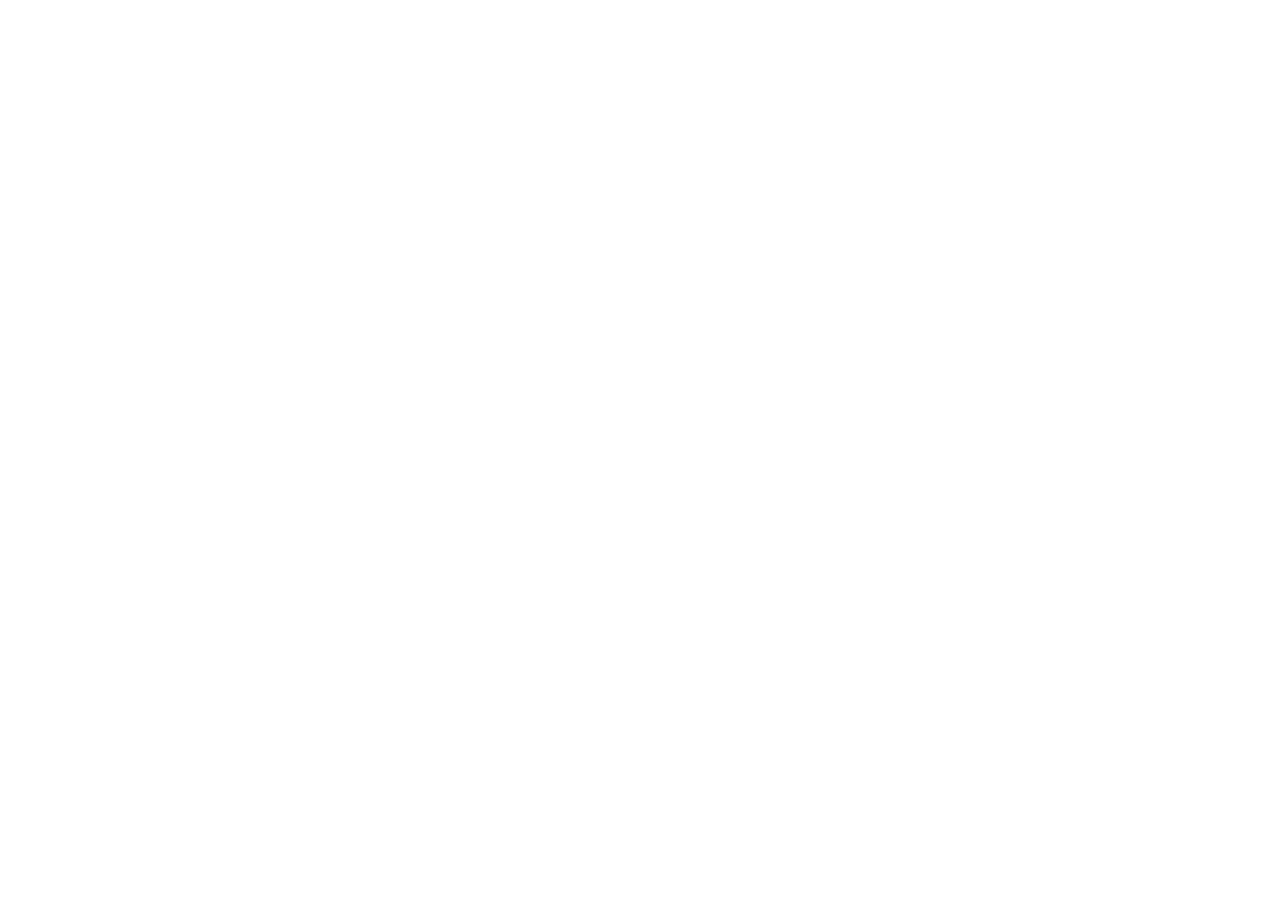
==== index.html @ 80044a1b "Creo struttura base" ====
<!DOCTYPE html>
<html lang="en">
<head>
  <meta charset="UTF-8">
  <meta http-equiv="X-UA-Compatible" content="IE=edge">
  <meta name="viewport" content="width=device-width, initial-scale=1.0">
  <link rel="stylesheet" href="style.css">
  <title>Boolzando</title>
</head>

<body>
  <main class="site_main"></main>
  <!-- /.site_main -->
</body>
</html>
---- style.css ----
*{
  box-sizing: border-box;
  padding: 0;
  margin: 0;
}
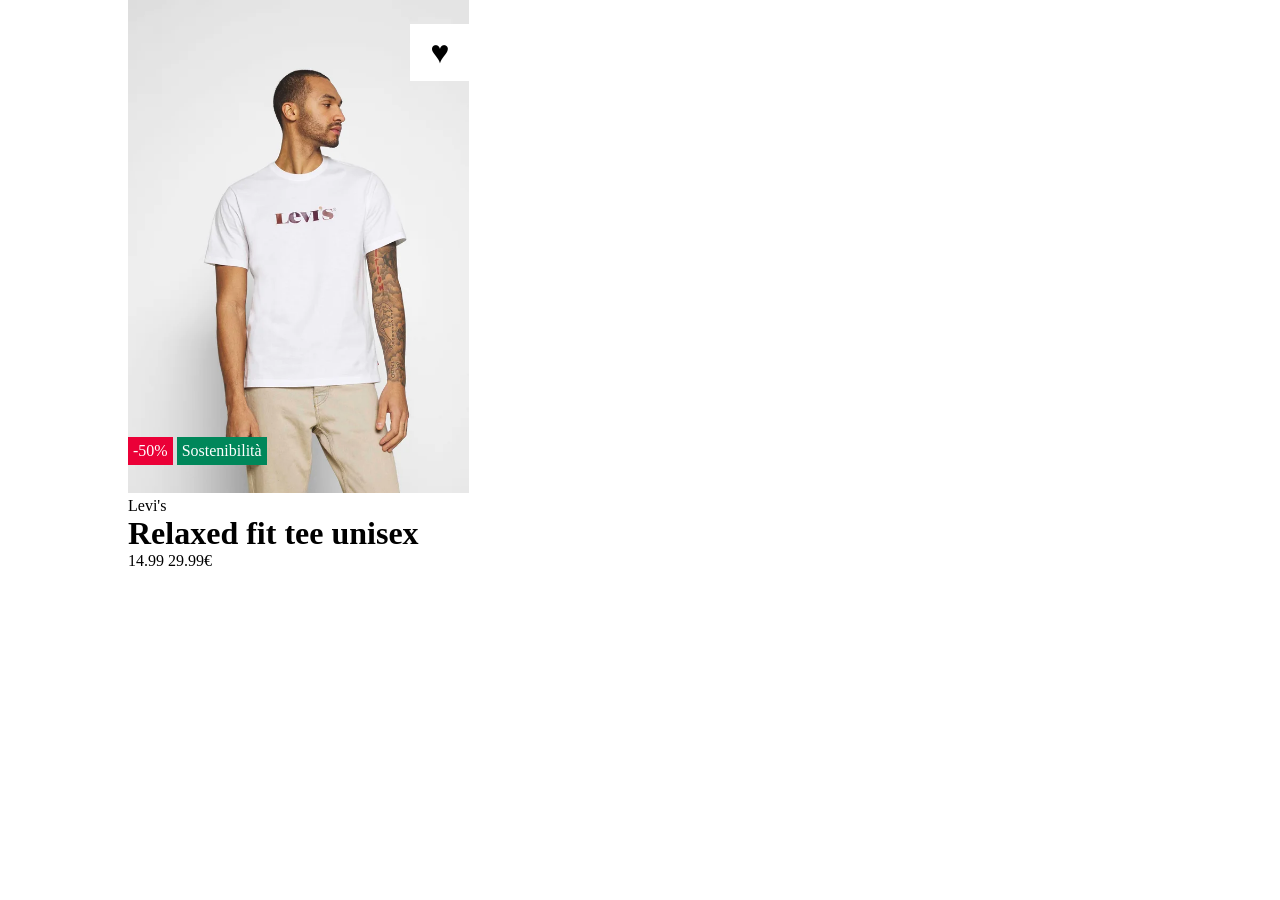
==== commit dcaa7e7a: "Completo prima scheda Imposto la prima scheda così da ripeterla per le seguenti" ====
--- a/index.html
+++ b/index.html
@@ -9,7 +9,36 @@
 </head>
 
 <body>
-  <main class="site_main"></main>
+  <main class="site_main clearfix">
+    <div class="contenitore">
+
+      <div class="img">
+        <img src="./img/1.webp" alt="Modello maglietta levis bianca">
+        <div class="info_articolo">
+          <div class="sconto">-50%</div>
+          <div class="sostenibilita">Sostenibilità</div>
+        </div>
+
+        <div class="preferiti">
+          <div class="cuoricino">&hearts;</div>
+        </div>
+      </div>
+      <!-- /.img  -->
+
+      <div class="descrizione">
+        <p>Levi's</p>
+        <h1>Relaxed fit tee unisex</h1>
+        <p>
+          <span class="final_price">14.99</span>
+          <span class="old_price">29.99€</span>
+        </p>
+      </div>
+      <!-- /.descrizione  -->
+    </div>
+    <!-- /.contenitore  -->
+ 
+
+  </main>
   <!-- /.site_main -->
 </body>
 </html>
--- a/style.css
+++ b/style.css
@@ -2,4 +2,57 @@
   box-sizing: border-box;
   padding: 0;
   margin: 0;
-}+}
+
+body{
+  width: 80%;
+  margin: auto;
+}
+
+.clearfix::after{
+  content: "";
+  display: table;
+  clear: both;
+}
+
+.contenitore{
+  width: 33.33%;
+}
+
+.img{
+  position: relative;
+}
+
+.img img{
+  width: 100%;
+}
+
+.info_articolo{
+  position: absolute;
+  bottom: 2rem;
+  left: 0;
+}
+
+.sconto , .sostenibilita{
+  padding: 5px;
+  display: inline-block;
+  color: white;
+}
+
+.sconto{
+  background-color: #EB0037;
+}
+.sostenibilita{
+  background-color: #00875A;
+}
+
+.preferiti{
+  position: absolute;
+  right: 0;
+  top: 1.5rem;
+}
+.cuoricino{
+  font-size: 2rem;
+  background-color: white;
+  padding: 10px 20px;
+}
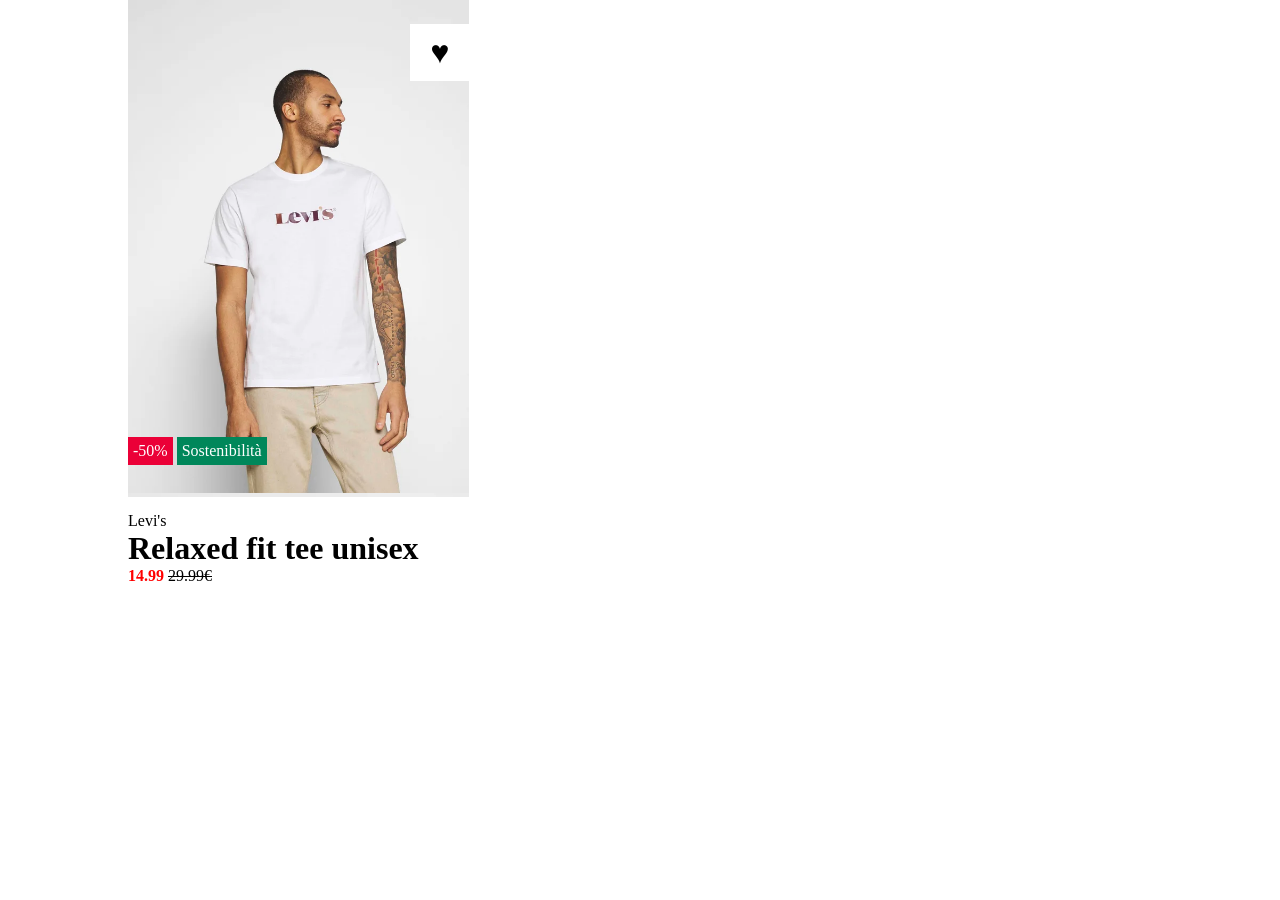
==== commit beb6b61e: "Completo effetto hover prima scheda" ====
--- a/index.html
+++ b/index.html
@@ -36,6 +36,8 @@
       <!-- /.descrizione  -->
     </div>
     <!-- /.contenitore  -->
+
+    
  
 
   </main>
--- a/style.css
+++ b/style.css
@@ -1,3 +1,4 @@
+/* Common  */
 *{
   box-sizing: border-box;
   padding: 0;
@@ -15,15 +16,31 @@
   clear: both;
 }
 
+/* Schede  */
 .contenitore{
   width: 33.33%;
 }
 
 .img{
   position: relative;
+  background-image: url("./img/1b.webp");
+  background-position: center;
+  background-size: cover;
+}
+
+
+/* Problema si sposta tutto 
+.img:hover{
+  top: 10px;
+  left: 0;  
+} */
+
+.img:hover img{
+  opacity: 0;
 }
 
 .img img{
+  height: 100%;
   width: 100%;
 }
 
@@ -32,7 +49,7 @@
   bottom: 2rem;
   left: 0;
 }
-
+ 
 .sconto , .sostenibilita{
   padding: 5px;
   display: inline-block;
@@ -56,3 +73,14 @@
   background-color: white;
   padding: 10px 20px;
 }
+
+.descrizione{
+  margin-top: 15px;
+}
+.descrizione .final_price{
+  color: red;
+  font-weight: bold;
+}
+.descrizione .old_price{
+  text-decoration: line-through;
+}
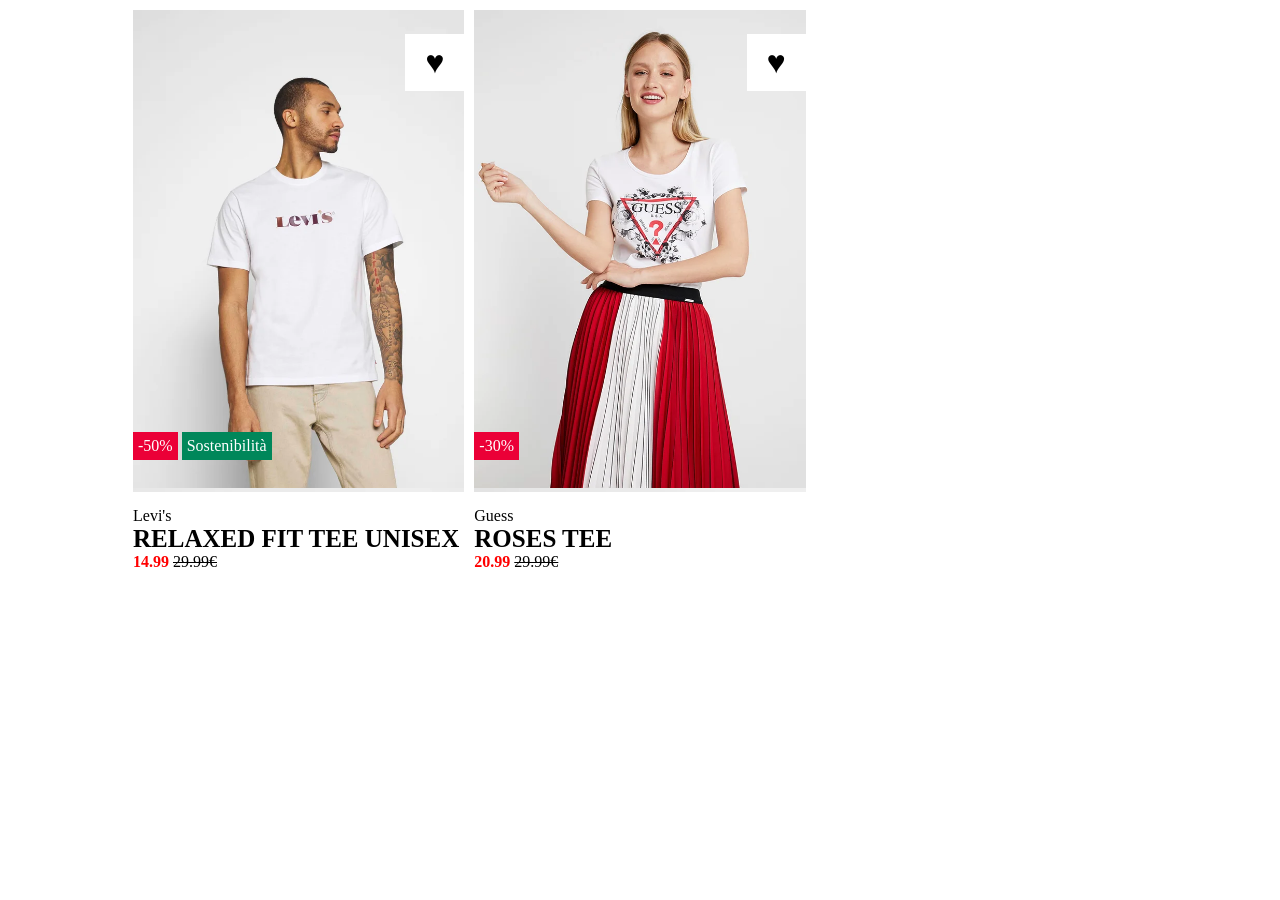
==== commit e11b020a: "Completo seconda scheda" ====
--- a/index.html
+++ b/index.html
@@ -12,7 +12,7 @@
   <main class="site_main clearfix">
     <div class="contenitore">
 
-      <div class="img">
+      <div class="img prima">
         <img src="./img/1.webp" alt="Modello maglietta levis bianca">
         <div class="info_articolo">
           <div class="sconto">-50%</div>
@@ -37,6 +37,32 @@
     </div>
     <!-- /.contenitore  -->
 
+    <div class="contenitore">
+
+      <div class="img seconda">
+        <img src="./img/2.webp" alt="Modello maglietta levis bianca">
+        <div class="info_articolo">
+          <div class="sconto">-30%</div>
+         </div>
+
+        <div class="preferiti">
+          <div class="cuoricino">&hearts;</div>
+        </div>
+      </div>
+      <!-- /.img  -->
+
+      <div class="descrizione">
+        <p>Guess</p>
+        <h1>Roses tee</h1>
+        <p>
+          <span class="final_price">20.99</span>
+          <span class="old_price">29.99€</span>
+        </p>
+      </div>
+      <!-- /.descrizione  -->
+    </div>
+    <!-- /.contenitore  -->
+
     
  
 
--- a/style.css
+++ b/style.css
@@ -16,16 +16,23 @@
   clear: both;
 }
 
-/* Schede  */
 .contenitore{
-  width: 33.33%;
+  margin: 10px 5px;
+  width: calc(33.33% - 10px);
+  float: left;
 }
 
 .img{
   position: relative;
-  background-image: url("./img/1b.webp");
   background-position: center;
   background-size: cover;
+}
+
+.prima{
+  background-image: url("./img/1b.webp");
+}
+.seconda{
+  background-image: url("./img/2b.webp");
 }
 
 
@@ -77,6 +84,10 @@
 .descrizione{
   margin-top: 15px;
 }
+.descrizione h1{
+  text-transform: uppercase ;
+  font-size: 25px;
+}
 .descrizione .final_price{
   color: red;
   font-weight: bold;
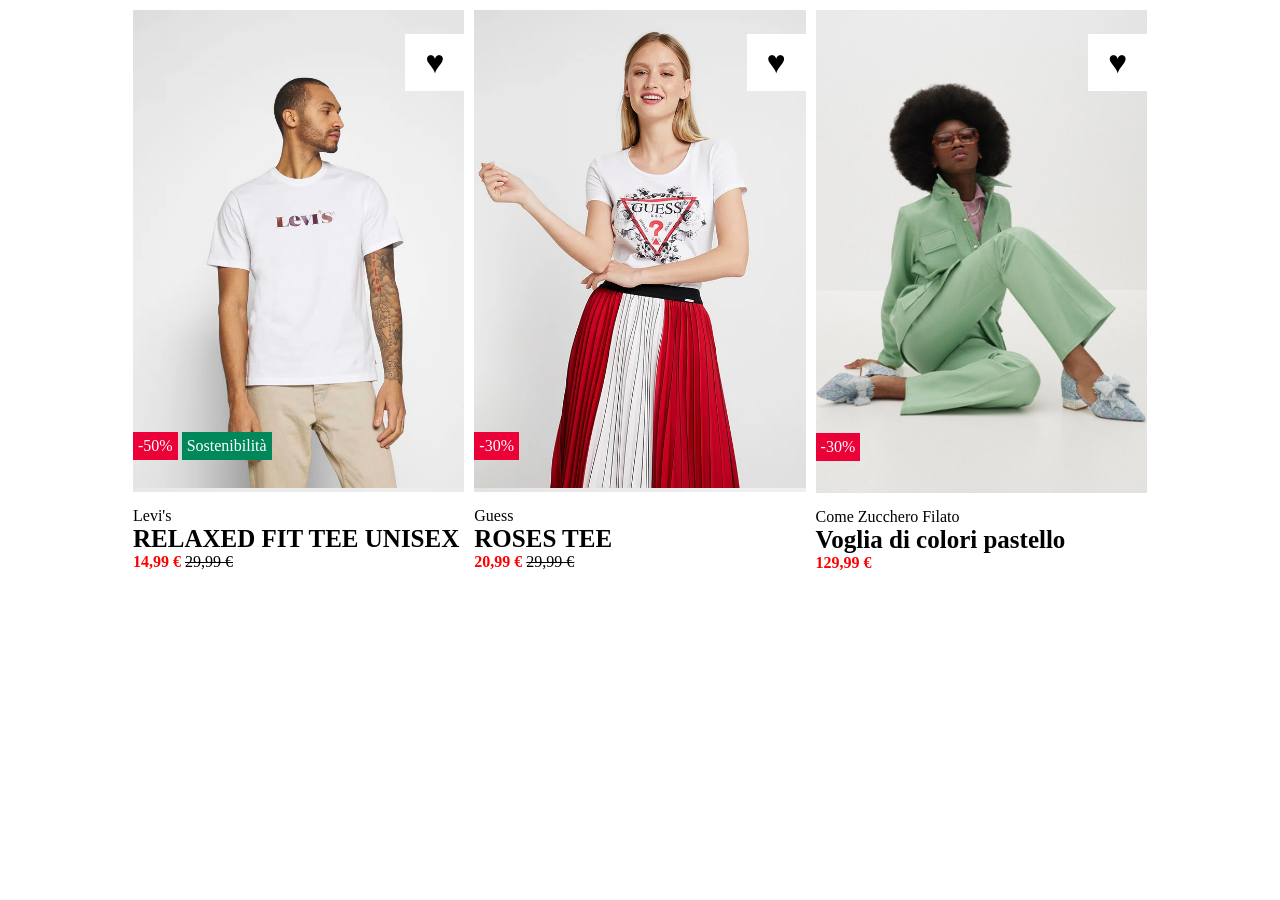
==== commit 85eca3e6: "Completo terza scheda" ====
--- a/index.html
+++ b/index.html
@@ -27,10 +27,10 @@
 
       <div class="descrizione">
         <p>Levi's</p>
-        <h1>Relaxed fit tee unisex</h1>
+        <h1>RELAXED FIT TEE UNISEX</h1>
         <p>
-          <span class="final_price">14.99</span>
-          <span class="old_price">29.99€</span>
+          <span class="final_price">14,99 €</span>
+          <span class="old_price">29,99 €</span>
         </p>
       </div>
       <!-- /.descrizione  -->
@@ -53,10 +53,35 @@
 
       <div class="descrizione">
         <p>Guess</p>
-        <h1>Roses tee</h1>
+        <h1>ROSES TEE</h1>
         <p>
-          <span class="final_price">20.99</span>
-          <span class="old_price">29.99€</span>
+          <span class="final_price">20,99 €</span>
+          <span class="old_price">29,99 €</span>
+        </p>
+      </div>
+      <!-- /.descrizione  -->
+    </div>
+    <!-- /.contenitore  -->
+
+    <div class="contenitore">
+
+      <div class="img terza">
+        <img src="./img/3.webp" alt="Modello maglietta levis bianca">
+        <div class="info_articolo">
+          <div class="sconto">-30%</div>
+         </div>
+
+        <div class="preferiti">
+          <div class="cuoricino">&hearts;</div>
+        </div>
+      </div>
+      <!-- /.img  -->
+
+      <div class="descrizione">
+        <p>Come Zucchero Filato</p>
+        <h1>Voglia di colori pastello</h1>
+        <p>
+          <span class="final_price">129,99 €</span>
         </p>
       </div>
       <!-- /.descrizione  -->
--- a/style.css
+++ b/style.css
@@ -34,6 +34,9 @@
 .seconda{
   background-image: url("./img/2b.webp");
 }
+.terza{
+  background-image: url("./img/3b.webp");
+}
 
 
 /* Problema si sposta tutto 
@@ -66,6 +69,7 @@
 .sconto{
   background-color: #EB0037;
 }
+
 .sostenibilita{
   background-color: #00875A;
 }
@@ -75,6 +79,7 @@
   right: 0;
   top: 1.5rem;
 }
+
 .cuoricino{
   font-size: 2rem;
   background-color: white;
@@ -84,14 +89,16 @@
 .descrizione{
   margin-top: 15px;
 }
+
 .descrizione h1{
-  text-transform: uppercase ;
   font-size: 25px;
 }
+
 .descrizione .final_price{
   color: red;
   font-weight: bold;
 }
+
 .descrizione .old_price{
   text-decoration: line-through;
 }
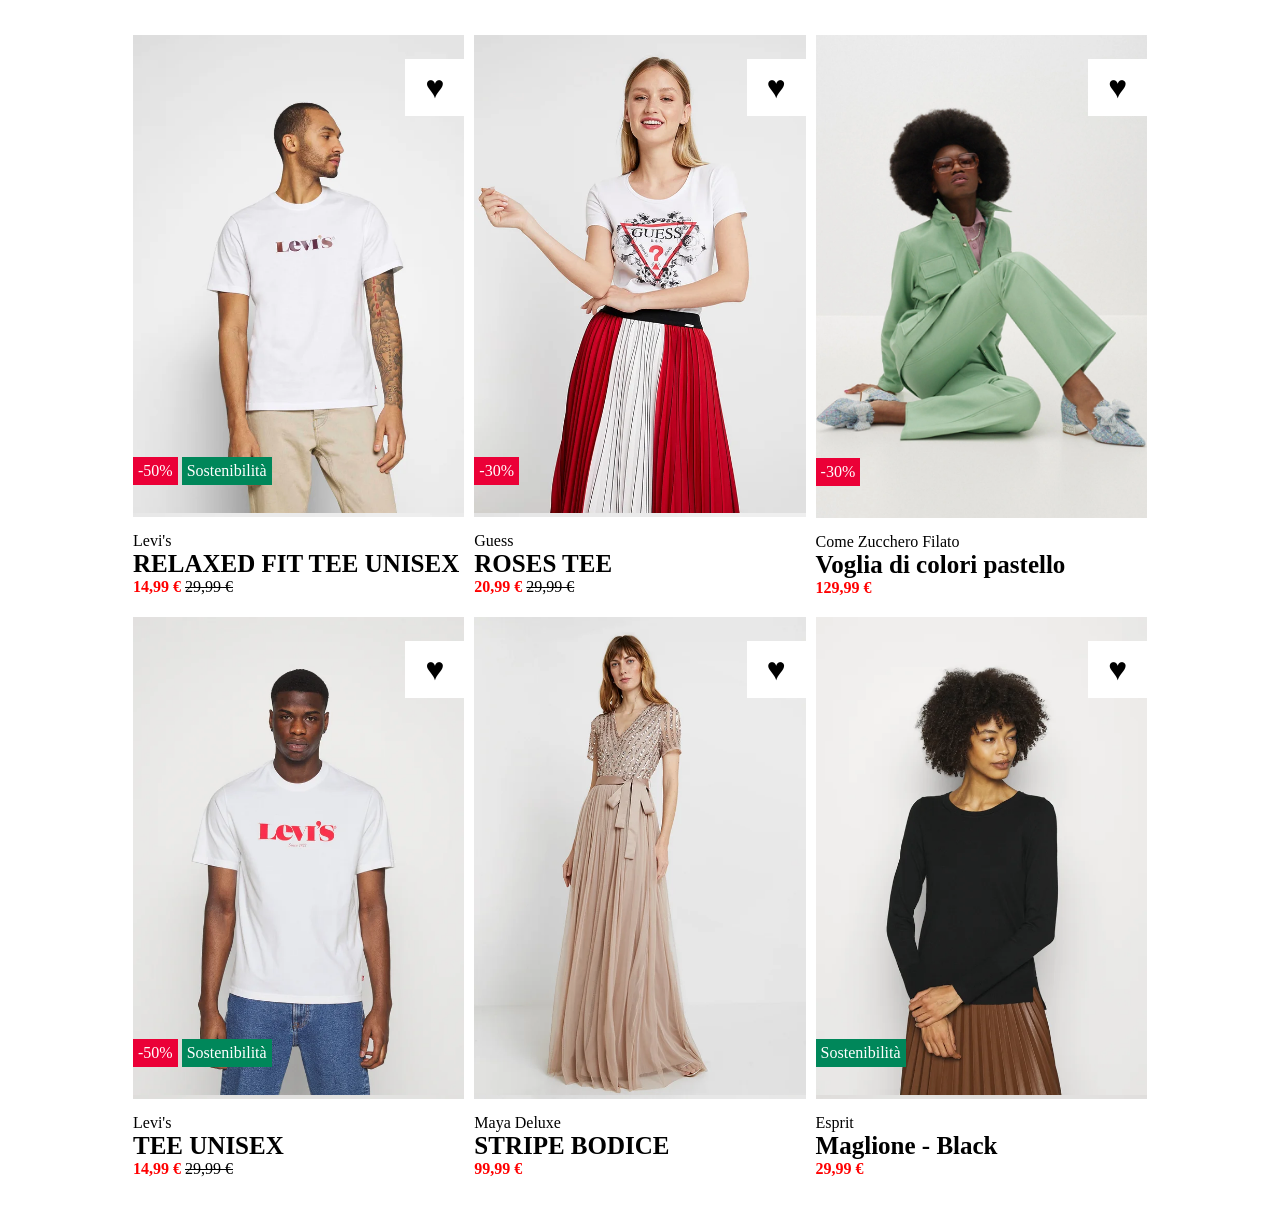
==== commit 4a266079: "Completo l'esercizio inserendo le ultime 3 schede" ====
--- a/index.html
+++ b/index.html
@@ -88,6 +88,83 @@
     </div>
     <!-- /.contenitore  -->
 
+    <div class="contenitore">
+
+      <div class="img quarta">
+        <img src="./img/4.webp" alt="Modello maglietta levis bianca">
+        <div class="info_articolo">
+          <div class="sconto">-50%</div>
+          <div class="sostenibilita">Sostenibilità</div>
+        </div>
+
+        <div class="preferiti">
+          <div class="cuoricino">&hearts;</div>
+        </div>
+      </div>
+      <!-- /.img  -->
+
+      <div class="descrizione">
+        <p>Levi's</p>
+        <h1>TEE UNISEX</h1>
+        <p>
+          <span class="final_price">14,99 €</span>
+          <span class="old_price">29,99 €</span>
+        </p>
+      </div>
+      <!-- /.descrizione  -->
+    </div>
+
+    <!-- /.contenitore  -->
+
+    <div class="contenitore">
+
+      <div class="img quinta">
+        <img src="./img/5.webp" alt="Modello maglietta levis bianca">
+        
+        <div class="preferiti">
+          <div class="cuoricino">&hearts;</div>
+        </div>
+      </div>
+      <!-- /.img  -->
+
+      <div class="descrizione">
+        <p>Maya Deluxe</p>
+        <h1>STRIPE BODICE</h1>
+        <p>
+          <span class="final_price">99,99 €</span>
+          <span class="old_price"></span>
+        </p>
+      </div>
+      <!-- /.descrizione  -->
+    </div>
+    <!-- /.contenitore  -->
+
+    <div class="contenitore">
+
+      <div class="img sesta">
+        <img src="./img/6.webp" alt="Modello maglietta levis bianca">
+        <div class="info_articolo">
+          <div class="sostenibilita">Sostenibilità</div>
+        </div>
+
+        <div class="preferiti">
+          <div class="cuoricino">&hearts;</div>
+        </div>
+      </div>
+      <!-- /.img  -->
+
+      <div class="descrizione">
+        <p>Esprit</p>
+        <h1>Maglione - Black</h1>
+        <p>
+          <span class="final_price">29,99 €</span>
+          <span class="old_price"></span>
+        </p>
+      </div>
+      <!-- /.descrizione  -->
+    </div>
+    <!-- /.contenitore  -->
+
     
  
 
--- a/style.css
+++ b/style.css
@@ -22,6 +22,10 @@
   float: left;
 }
 
+main{
+  padding: 25px 0;
+}
+
 .img{
   position: relative;
   background-position: center;
@@ -36,6 +40,15 @@
 }
 .terza{
   background-image: url("./img/3b.webp");
+}
+.quarta{
+  background-image: url("./img/4b.webp");
+}
+.quinta{
+  background-image: url("./img/5b.webp");
+}
+.sesta{
+  background-image: url("./img/6b.webp");
 }
 
 
